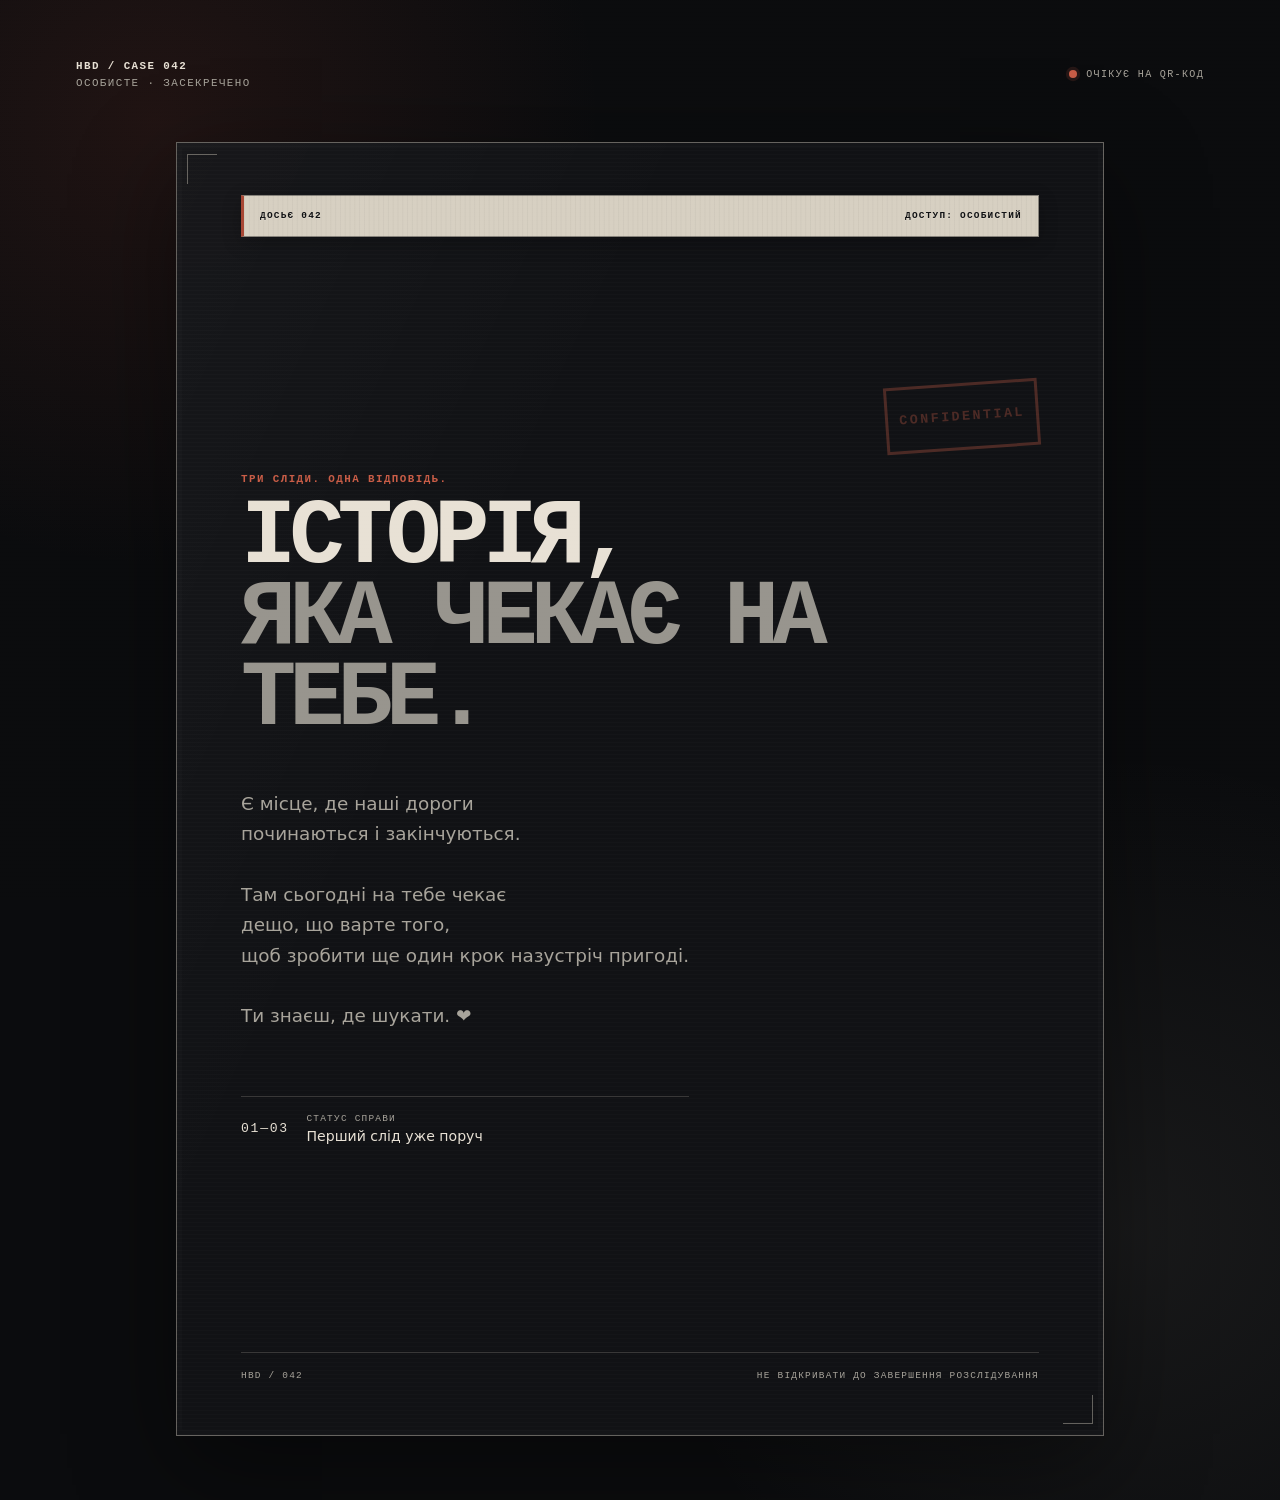
==== index.html @ 26a8a088 "Introduce initial setup for detective quest (#042)" ====
<!DOCTYPE html>
<html lang="uk">
<head>
  <meta charset="UTF-8">
  <meta name="viewport" content="width=device-width, initial-scale=1">
  <meta name="theme-color" content="#0b0c0e">
  <meta name="description" content="Вступна сторінка особистого детективного квесту.">
  <title>Справа №042</title>
  <link rel="stylesheet" href="style.css">
</head>
<body>
  <a class="skip-link" href="#main-content">Перейти до вмісту</a>

  <main class="case-page" id="main-content">
    <header class="topbar">
      <div class="identity">
        <p class="identity__series">HBD / CASE 042</p>
        <p class="identity__classification">Особисте · Засекречено</p>
      </div>
      <div class="topbar__status">
        <span class="status-light" aria-hidden="true"></span>
        Очікує на QR-код
      </div>
    </header>

    <article class="case-file case-file--cover">
      <div class="case-file__meta">
        <span>Досьє 042</span>
        <span>Доступ: особистий</span>
      </div>

      <div class="cover-content">
        <p class="eyebrow">Три сліди. Одна відповідь.</p>
        <h1>Історія,<br><em>яка чекає на тебе.</em></h1>
        <p class="cover-lead">Є місце, де наші дороги<br>починаються і закінчуються.<br><br>Там сьогодні на тебе чекає<br>дещо, що варте того,<br>щоб зробити ще один крок назустріч пригоді.<br><br>Ти знаєш, де шукати. ❤️</p>

        <div class="cover-status">
          <span class="cover-status__index">01—03</span>
          <div>
            <span>Статус справи</span>
            <strong>Перший слід уже поруч</strong>
          </div>
        </div>
      </div>

      <div class="stamp stamp--large" aria-hidden="true">Confidential</div>

      <footer class="case-file__footer">
        <span>HBD / 042</span>
        <span>Не відкривати до завершення розслідування</span>
      </footer>
    </article>
  </main>
</body>
</html>
---- style.css ----
:root {
  color-scheme: dark;
  --background: #0b0c0e;
  --background-soft: #111316;
  --paper: #d7d0c2;
  --paper-muted: #98958e;
  --ink: #111214;
  --text: #e8e1d5;
  --muted: #a8a49b;
  --line: rgba(215, 208, 194, 0.2);
  --line-strong: rgba(215, 208, 194, 0.42);
  --accent: #a84735;
  --accent-bright: #c95d47;
  --success: #8d9c73;
  --error: #df735d;
  --display: "Courier New", "Liberation Mono", ui-monospace, monospace;
  --body: Inter, ui-sans-serif, system-ui, -apple-system, BlinkMacSystemFont, "Segoe UI", sans-serif;
}

* {
  box-sizing: border-box;
}

html {
  min-width: 320px;
  background: var(--background);
}

body {
  min-width: 320px;
  min-height: 100vh;
  min-height: 100svh;
  margin: 0;
  color: var(--text);
  font-family: var(--body);
  background:
    radial-gradient(circle at 12% 8%, rgba(168, 71, 53, 0.14), transparent 28rem),
    radial-gradient(circle at 88% 82%, rgba(215, 208, 194, 0.07), transparent 30rem),
    var(--background);
}

body::before {
  position: fixed;
  z-index: 10;
  inset: 0;
  pointer-events: none;
  content: "";
  opacity: 0.18;
  background: repeating-linear-gradient(
    0deg,
    transparent 0,
    transparent 3px,
    rgba(255, 255, 255, 0.025) 4px
  );
}

[hidden] {
  display: none !important;
}

button,
input {
  font: inherit;
}

.skip-link {
  position: fixed;
  z-index: 100;
  top: 0.75rem;
  left: 0.75rem;
  padding: 0.75rem 1rem;
  color: var(--ink);
  font-family: var(--display);
  font-size: 0.75rem;
  font-weight: 700;
  letter-spacing: 0.08em;
  text-decoration: none;
  text-transform: uppercase;
  background: var(--paper);
  transform: translateY(-160%);
}

.skip-link:focus {
  transform: translateY(0);
}

.case-page {
  width: min(100% - 2rem, 72rem);
  margin-inline: auto;
  padding-block: clamp(1rem, 3vw, 2.5rem) clamp(2rem, 5vw, 4rem);
}

.topbar {
  display: flex;
  align-items: center;
  justify-content: space-between;
  min-height: 4.5rem;
  margin-bottom: clamp(1rem, 3vw, 2rem);
  padding-inline: clamp(0.25rem, 1vw, 0.75rem);
  font-family: var(--display);
  text-transform: uppercase;
}

.identity__series,
.identity__classification,
.topbar__status,
.eyebrow,
.case-file__meta,
.case-file__footer,
.location-card span,
.section-label,
.answer-label,
.input-hint,
.digit-card span,
.next-clue > span,
.cover-status span {
  letter-spacing: 0.13em;
  text-transform: uppercase;
}

.identity__series,
.identity__classification {
  margin: 0;
  font-size: 0.68rem;
}

.identity__series {
  color: var(--text);
  font-weight: 700;
}

.identity__classification {
  margin-top: 0.3rem;
  color: var(--muted);
}

.topbar__status {
  display: flex;
  align-items: center;
  gap: 0.55rem;
  color: var(--muted);
  font-size: 0.63rem;
}

.status-light {
  width: 0.5rem;
  height: 0.5rem;
  border-radius: 50%;
  background: var(--accent-bright);
  box-shadow: 0 0 0 0.2rem rgba(201, 93, 71, 0.14);
}

.stage-list {
  display: flex;
  gap: 0.4rem;
  margin: 0;
  padding: 0;
  list-style: none;
}

.stage-list li {
  display: grid;
  width: 2.15rem;
  height: 2.15rem;
  place-items: center;
  border: 1px solid var(--line);
  color: #65645f;
  font-size: 0.66rem;
  transition: border-color 180ms ease, color 180ms ease, background-color 180ms ease;
}

.stage-list a {
  display: grid;
  width: 100%;
  height: 100%;
  place-items: center;
  color: inherit;
  text-decoration: none;
}

.stage-list a:hover {
  background: rgba(215, 208, 194, 0.08);
}

.stage-list a:focus-visible {
  outline: 2px solid var(--accent-bright);
  outline-offset: 2px;
}

.stage-list li.is-visited {
  border-color: rgba(201, 93, 71, 0.72);
  color: var(--accent-bright);
  background: rgba(168, 71, 53, 0.1);
}

.stage-list li.is-complete {
  border-color: rgba(141, 156, 115, 0.72);
  color: var(--success);
  background: rgba(141, 156, 115, 0.08);
}

.stage-list li.is-active {
  box-shadow: inset 0 0 0 1px currentColor;
}

.case-file {
  position: relative;
  isolation: isolate;
  width: min(100%, 53rem);
  margin-inline: auto;
  padding: clamp(1.35rem, 5vw, 4.25rem);
  overflow: hidden;
  border: 1px solid var(--line-strong);
  background:
    linear-gradient(115deg, rgba(255, 255, 255, 0.025), transparent 35%),
    repeating-linear-gradient(
      0deg,
      rgba(255, 255, 255, 0.012) 0,
      rgba(255, 255, 255, 0.012) 1px,
      transparent 1px,
      transparent 4px
    ),
    rgba(17, 19, 22, 0.94);
  box-shadow:
    0 2rem 6rem rgba(0, 0, 0, 0.42),
    inset 0 0 0 0.35rem rgba(255, 255, 255, 0.012);
}

.case-file::before,
.case-file::after {
  position: absolute;
  z-index: 2;
  width: 1.8rem;
  height: 1.8rem;
  pointer-events: none;
  content: "";
}

.case-file::before {
  top: 0.65rem;
  left: 0.65rem;
  border-top: 1px solid var(--line-strong);
  border-left: 1px solid var(--line-strong);
}

.case-file::after {
  right: 0.65rem;
  bottom: 0.65rem;
  border-right: 1px solid var(--line-strong);
  border-bottom: 1px solid var(--line-strong);
}

.case-file__meta,
.case-file__footer {
  display: flex;
  align-items: center;
  justify-content: space-between;
  gap: 1rem;
  color: var(--muted);
  font-family: var(--display);
  font-size: 0.59rem;
  line-height: 1.5;
}

.case-file__meta {
  margin-bottom: clamp(3.25rem, 9vw, 6.75rem);
  padding: 0.8rem 1rem;
  border: 1px solid rgba(17, 18, 20, 0.4);
  border-left: 3px solid var(--accent);
  color: var(--ink);
  background:
    linear-gradient(90deg, rgba(17, 18, 20, 0.035) 1px, transparent 1px),
    var(--paper);
  background-size: 0.3rem 100%;
  box-shadow: 0 0.35rem 1.2rem rgba(0, 0, 0, 0.22);
  font-weight: 600;
  text-shadow: 0 1px rgba(255, 255, 255, 0.18);
}

.case-file__authorization {
  display: inline-flex;
  align-items: center;
  flex-wrap: wrap;
  justify-content: flex-end;
  gap: 0.28rem;
}

.redacted-name {
  display: inline-flex;
  align-items: center;
  flex: 0 0 auto;
  gap: 0.12rem;
}

.redacted-name__initial {
  color: var(--ink);
  font-weight: 700;
  text-shadow: none;
}

.redaction {
  position: relative;
  z-index: 1;
  display: inline-block;
  flex: 0 0 auto;
  height: 1.5em;
  margin-block: -0.32em;
  margin-inline: -0.04rem;
  background: #080808;
  box-shadow:
    inset 0 0 0 1px rgba(255, 255, 255, 0.08),
    0 0 0 0.04rem #080808;
  clip-path: polygon(0 16%, 100% 2%, 98% 85%, 1% 100%);
}

.redaction--first {
  width: 2.7rem;
}

.redaction--middle {
  width: 2.15rem;
}

.redaction--last {
  width: 3.1rem;
}

.case-heading {
  position: relative;
  margin-bottom: clamp(2.6rem, 7vw, 4.5rem);
}

.eyebrow {
  margin: 0 0 0.8rem;
  color: var(--accent-bright);
  font-family: var(--display);
  font-size: 0.68rem;
  font-weight: 700;
}

h1,
h2,
p {
  overflow-wrap: break-word;
}

h1 {
  max-width: 12ch;
  margin: 0;
  font-family: var(--display);
  font-size: clamp(2.55rem, 9vw, 5.75rem);
  font-weight: 700;
  letter-spacing: -0.075em;
  line-height: 0.88;
  text-transform: uppercase;
}

h1 em {
  color: var(--paper-muted);
  font-style: normal;
}

.location-card {
  display: grid;
  gap: 0.35rem;
  width: min(100%, 24rem);
  margin-top: clamp(1.8rem, 5vw, 3rem);
  padding: 0.9rem 0 0 1rem;
  border-left: 2px solid var(--accent);
}

.location-card span,
.digit-card span,
.next-clue > span,
.cover-status span {
  color: var(--muted);
  font-family: var(--display);
  font-size: 0.59rem;
}

.location-card strong {
  font-size: 0.88rem;
  font-weight: 500;
  line-height: 1.4;
}

.location-card--classified strong {
  display: inline-flex;
  width: fit-content;
  padding: 0.35rem 0.55rem;
  border: 1px solid rgba(201, 93, 71, 0.62);
  color: var(--accent-bright);
  font-family: var(--display);
  font-size: 0.62rem;
  font-weight: 700;
  letter-spacing: 0.14em;
  text-transform: uppercase;
  background: rgba(168, 71, 53, 0.1);
}

.evidence {
  margin-block: clamp(2.5rem, 7vw, 4.5rem);
  padding-block: clamp(1.75rem, 5vw, 3rem);
  border-block: 1px solid var(--line);
}

.section-label {
  display: flex;
  align-items: center;
  gap: 0.75rem;
  margin-bottom: 1.5rem;
  color: var(--muted);
  font-family: var(--display);
  font-size: 0.61rem;
}

.section-label span {
  display: grid;
  width: 1.7rem;
  height: 1.7rem;
  place-items: center;
  border: 1px solid var(--line-strong);
  color: var(--text);
}

.section-label h2 {
  margin: 0;
  font: inherit;
}

.riddle {
  margin: 0;
  color: var(--paper);
  font-family: var(--display);
  font-size: clamp(1.05rem, 3.2vw, 1.45rem);
  font-weight: 700;
  line-height: 1.65;
}

.answer-form {
  position: relative;
  padding: clamp(1.25rem, 4vw, 2rem);
  border: 1px solid var(--line);
  background: rgba(5, 6, 7, 0.35);
}

.answer-label {
  display: block;
  margin-bottom: 0.8rem;
  color: var(--text);
  font-family: var(--display);
  font-size: 0.67rem;
  font-weight: 700;
}

.answer-controls {
  display: grid;
  grid-template-columns: minmax(0, 1fr) auto;
}

.answer-controls input {
  min-width: 0;
  min-height: 3.4rem;
  padding: 0.85rem 1rem;
  border: 1px solid var(--line-strong);
  border-right: 0;
  border-radius: 0;
  outline: 0;
  color: var(--text);
  background: var(--background);
  caret-color: var(--accent-bright);
}

.answer-controls input::placeholder {
  color: #6f6e69;
}

.answer-controls input:focus {
  border-color: var(--paper);
  box-shadow: inset 0 -2px 0 var(--accent);
}

.answer-controls input[aria-invalid="true"] {
  border-color: var(--error);
}

.answer-controls input:disabled {
  color: var(--muted);
  opacity: 0.65;
}

.answer-controls button {
  min-height: 3.4rem;
  padding: 0.85rem clamp(1rem, 3vw, 1.5rem);
  border: 1px solid var(--paper);
  border-radius: 0;
  color: var(--ink);
  font-family: var(--display);
  font-size: 0.67rem;
  font-weight: 700;
  letter-spacing: 0.08em;
  text-transform: uppercase;
  background: var(--paper);
  cursor: pointer;
  transition: color 160ms ease, background-color 160ms ease;
}

.answer-controls button span {
  display: inline-block;
  margin-left: 0.4rem;
  transition: transform 160ms ease;
}

.answer-controls button:hover:not(:disabled) {
  color: var(--text);
  background: transparent;
}

.answer-controls button:hover:not(:disabled) span {
  transform: translateX(0.2rem);
}

.answer-controls button:focus-visible {
  outline: 2px solid var(--accent-bright);
  outline-offset: 3px;
}

.answer-controls button:disabled {
  cursor: default;
  opacity: 0.58;
}

.input-hint {
  margin: 0.7rem 0 0;
  color: #77756f;
  font-family: var(--display);
  font-size: 0.55rem;
}

.feedback {
  margin: 1rem 0 0;
  padding: 0.75rem 0.9rem;
  font-family: var(--display);
  font-size: 0.68rem;
}

.feedback--error {
  border-left: 2px solid var(--error);
  color: #f0a292;
  background: rgba(168, 71, 53, 0.1);
}

.feedback--warning {
  border-left: 2px solid #c29b56;
  color: #e3c38b;
  background: rgba(194, 155, 86, 0.09);
}

.result {
  position: relative;
  margin-top: 1.5rem;
  padding: clamp(1.35rem, 4vw, 2.25rem);
  border: 1px solid rgba(141, 156, 115, 0.58);
  outline: 0;
  background:
    linear-gradient(120deg, rgba(141, 156, 115, 0.11), transparent 55%),
    rgba(10, 12, 10, 0.74);
  animation: reveal-result 420ms cubic-bezier(0.2, 0.7, 0.2, 1) both;
}

.result:focus-visible {
  outline: 2px solid var(--success);
  outline-offset: 3px;
}

.result__header {
  display: flex;
  align-items: flex-start;
  justify-content: space-between;
  gap: 1rem;
  margin-bottom: 1.5rem;
}

.result__header .eyebrow {
  margin-bottom: 0.35rem;
  color: var(--success);
}

.result h2 {
  margin: 0;
  font-family: var(--display);
  font-size: clamp(1.55rem, 5vw, 2.4rem);
  letter-spacing: -0.05em;
  text-transform: uppercase;
}

.stamp {
  display: inline-grid;
  min-height: 2.5rem;
  padding: 0.45rem 0.7rem;
  place-items: center;
  border: 2px solid currentColor;
  color: var(--accent-bright);
  font-family: var(--display);
  font-size: 0.64rem;
  font-weight: 700;
  letter-spacing: 0.18em;
  line-height: 1;
  text-transform: uppercase;
  transform: rotate(-4deg);
  opacity: 0.78;
}

.stamp--large {
  position: absolute;
  top: clamp(8.5rem, 28vw, 15rem);
  right: clamp(1.5rem, 7vw, 4rem);
  min-width: 9.5rem;
  min-height: 4.2rem;
  border-width: 3px;
  font-size: 0.84rem;
  opacity: 0.32;
}

.stamp--solved {
  flex: 0 0 auto;
  color: var(--success);
  transform: rotate(3deg);
  opacity: 0.82;
}

.digit-card {
  display: flex;
  align-items: center;
  justify-content: space-between;
  gap: 1rem;
  padding-block: 1.1rem;
  border-block: 1px solid rgba(141, 156, 115, 0.28);
}

.digit-card strong {
  color: var(--paper);
  font-family: var(--display);
  font-size: clamp(3.2rem, 12vw, 5.5rem);
  line-height: 0.8;
  text-shadow: 0.05em 0.05em 0 rgba(168, 71, 53, 0.45);
}

.next-clue {
  margin-top: 1.25rem;
  padding-left: 1rem;
  border-left: 2px solid var(--success);
}

.next-clue p {
  margin: 0.35rem 0 0;
  color: var(--text);
  font-size: clamp(0.95rem, 3vw, 1.08rem);
  line-height: 1.55;
}

.next-clue--final {
  border-left-color: var(--accent-bright);
}

.case-file__footer {
  margin-top: clamp(3rem, 8vw, 5rem);
  padding-top: 1rem;
  border-top: 1px solid var(--line);
}

.case-file__footer span:last-child {
  text-align: right;
}

.case-file--cover {
  min-height: min(47rem, calc(100svh - 8rem));
  display: flex;
  flex-direction: column;
  width: min(100%, 58rem);
  padding-block: clamp(1.5rem, 5vw, 3.25rem);
}

.cover-content {
  display: flex;
  flex: 1;
  flex-direction: column;
  justify-content: center;
  padding-block: clamp(4rem, 11vw, 8rem);
}

.cover-content h1 {
  max-width: 14ch;
}

.cover-lead {
  max-width: 35rem;
  margin: clamp(1.8rem, 5vw, 3rem) 0 0;
  color: var(--muted);
  font-size: clamp(1rem, 2.5vw, 1.15rem);
  line-height: 1.65;
}

.cover-status {
  display: flex;
  align-items: center;
  gap: 1.1rem;
  width: min(100%, 28rem);
  margin-top: clamp(2.2rem, 6vw, 4rem);
  padding-top: 1rem;
  border-top: 1px solid var(--line);
}

.cover-status__index {
  flex: 0 0 auto;
  color: var(--text) !important;
  font-size: 0.82rem !important;
}

.cover-status div {
  display: grid;
  gap: 0.25rem;
}

.cover-status strong {
  font-size: 0.88rem;
  font-weight: 500;
}

.denied-file {
  display: flex;
  min-height: min(47rem, calc(100svh - 8rem));
  flex-direction: column;
  width: min(100%, 58rem);
  border-color: rgba(223, 115, 93, 0.45);
}

.denied-content {
  display: flex;
  flex: 1;
  flex-direction: column;
  justify-content: center;
  padding-block: clamp(4rem, 11vw, 8rem);
}

.denied-content h1 {
  max-width: 11ch;
}

.denied-message {
  max-width: 36rem;
  margin: clamp(1.8rem, 5vw, 3rem) 0 0;
  color: var(--muted);
  font-size: clamp(1rem, 2.5vw, 1.15rem);
  line-height: 1.65;
}

.denied-status {
  display: grid;
  gap: 0.35rem;
  width: min(100%, 30rem);
  margin-top: clamp(2.2rem, 6vw, 4rem);
  padding-block: 1rem;
  border-block: 1px solid var(--line);
}

.denied-status span,
.denied-action,
.noscript-warning {
  font-family: var(--display);
  font-size: 0.63rem;
  font-weight: 700;
  letter-spacing: 0.12em;
  text-transform: uppercase;
}

.denied-status span {
  color: var(--muted);
}

.denied-status strong {
  color: var(--error);
  font-family: var(--display);
  font-size: 0.75rem;
}

.denied-action {
  display: inline-flex;
  align-items: center;
  align-self: flex-start;
  min-height: 3.4rem;
  margin-top: 1.5rem;
  padding: 0.85rem 1.15rem;
  border: 1px solid var(--paper);
  color: var(--ink);
  text-decoration: none;
  background: var(--paper);
  transition: color 160ms ease, background-color 160ms ease;
}

.denied-action span {
  display: inline-block;
  margin-left: 0.5rem;
  transition: transform 160ms ease;
}

.denied-action:hover {
  color: var(--text);
  background: transparent;
}

.denied-action:hover span {
  transform: translateX(0.2rem);
}

.denied-action:focus-visible {
  outline: 2px solid var(--accent-bright);
  outline-offset: 3px;
}

.status-light--blocked {
  background: var(--error);
  box-shadow: 0 0 0 0.2rem rgba(223, 115, 93, 0.14);
}

.stamp--blocked {
  color: var(--error);
  opacity: 0.25;
}

.noscript-warning {
  position: fixed;
  z-index: 200;
  right: 1rem;
  bottom: 1rem;
  left: 1rem;
  padding: 1rem;
  border: 1px solid var(--error);
  color: var(--text);
  text-align: center;
  background: var(--ink);
}

@keyframes reveal-result {
  from {
    opacity: 0;
    transform: translateY(0.75rem);
  }

  to {
    opacity: 1;
    transform: translateY(0);
  }
}

@media (max-width: 38rem) {
  .case-page {
    width: min(100% - 1rem, 72rem);
  }

  .topbar {
    align-items: flex-start;
  }

  .identity__classification {
    max-width: 11rem;
  }

  .topbar__status {
    max-width: 7rem;
    justify-content: flex-end;
    text-align: right;
  }

  .case-file {
    padding: 1.5rem 1.15rem;
  }

  .denied-action {
    width: 100%;
    justify-content: center;
  }

  .case-file__meta,
  .case-file__footer {
    align-items: flex-start;
    flex-direction: column;
    gap: 0.35rem;
  }

  .case-file__footer span:last-child {
    text-align: left;
  }

  .case-file__authorization {
    justify-content: flex-start;
  }

  .case-heading {
    padding-top: 1rem;
  }

  .answer-form {
    margin-inline: -0.35rem;
    padding: 1.1rem 0.85rem;
  }

  .answer-controls {
    grid-template-columns: 1fr;
  }

  .answer-controls input {
    border-right: 1px solid var(--line-strong);
    border-bottom: 0;
  }

  .answer-controls button {
    width: 100%;
  }

  .digit-card {
    align-items: flex-start;
    flex-direction: column-reverse;
  }

  .digit-card strong {
    font-size: 4.25rem;
  }

  .result__header {
    align-items: center;
  }

  .stamp--large {
    right: 1.5rem;
  }
}

@media (prefers-reduced-motion: reduce) {
  *,
  *::before,
  *::after {
    scroll-behavior: auto !important;
    transition-duration: 0.01ms !important;
    animation-duration: 0.01ms !important;
    animation-iteration-count: 1 !important;
  }
}

@media print {
  :root {
    color-scheme: light;
    --text: #161616;
    --muted: #555;
    --paper: #111;
    --line: #bbb;
    --line-strong: #777;
    --accent: #8f2d20;
  }

  body {
    color: var(--text);
    background: white;
  }

  body::before,
  .skip-link,
  .topbar,
  .answer-form,
  .case-file__footer,
  .stamp {
    display: none !important;
  }

  .case-page {
    width: 100%;
    padding: 0;
  }

  .case-file {
    width: 100%;
    min-height: 0;
    padding: 1.5rem;
    color: var(--text);
    background: white;
    box-shadow: none;
  }

  .case-file__meta {
    color: var(--muted);
  }

  .location-card strong,
  .riddle {
    color: #111;
  }
}
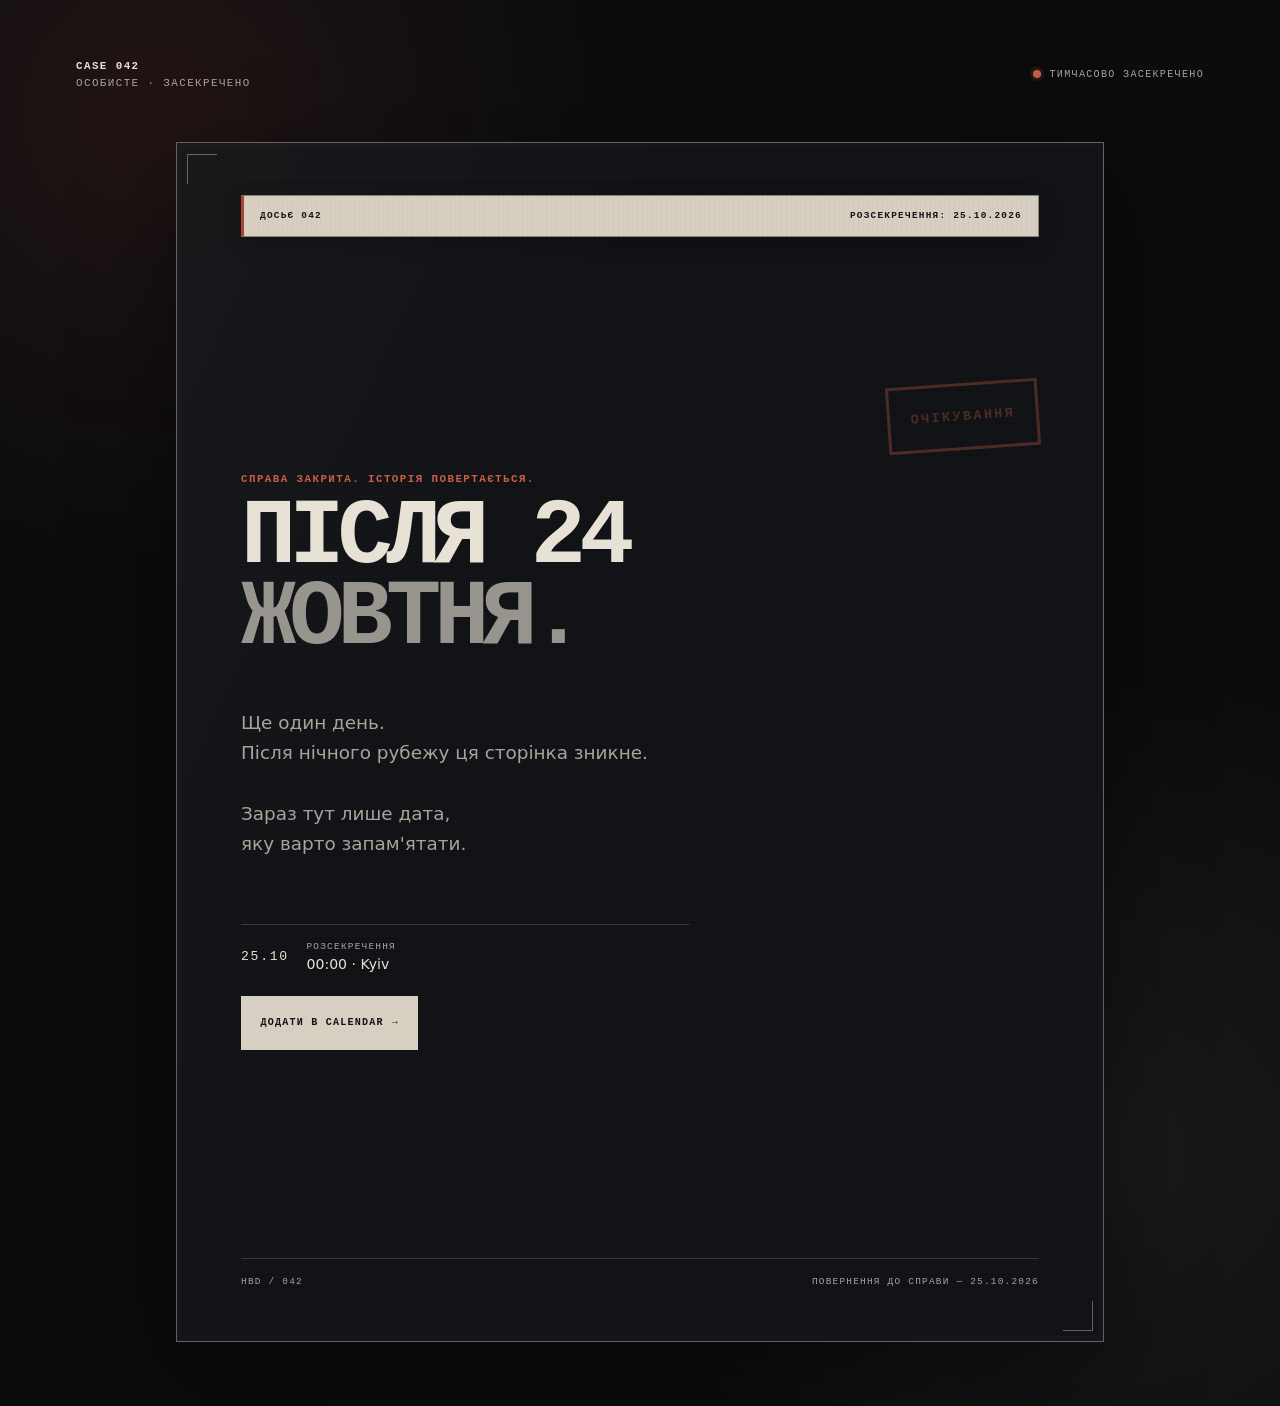
==== commit c1f465fc: "Refine quest navigation, enhance URL handling, and improve reveal behavior (#042)" ====
--- a/index.html
+++ b/index.html
@@ -4,8 +4,8 @@
   <meta charset="UTF-8">
   <meta name="viewport" content="width=device-width, initial-scale=1">
   <meta name="theme-color" content="#0b0c0e">
-  <meta name="description" content="Вступна сторінка особистого детективного квесту.">
-  <title>Справа №042</title>
+  <meta name="description" content="Тимчасове засекречення справи №042.">
+  <title>Справа №042 — тимчасове засекречення</title>
   <link rel="stylesheet" href="style.css">
 </head>
 <body>
@@ -14,42 +14,51 @@
   <main class="case-page" id="main-content">
     <header class="topbar">
       <div class="identity">
-        <p class="identity__series">HBD / CASE 042</p>
+        <p class="identity__series">CASE 042</p>
         <p class="identity__classification">Особисте · Засекречено</p>
       </div>
       <div class="topbar__status">
         <span class="status-light" aria-hidden="true"></span>
-        Очікує на QR-код
+        Тимчасово засекречено
       </div>
     </header>
 
     <article class="case-file case-file--cover">
       <div class="case-file__meta">
         <span>Досьє 042</span>
-        <span>Доступ: особистий</span>
+        <span>Розсекречення: 25.10.2026</span>
       </div>
 
       <div class="cover-content">
-        <p class="eyebrow">Три сліди. Одна відповідь.</p>
-        <h1>Історія,<br><em>яка чекає на тебе.</em></h1>
-        <p class="cover-lead">Є місце, де наші дороги<br>починаються і закінчуються.<br><br>Там сьогодні на тебе чекає<br>дещо, що варте того,<br>щоб зробити ще один крок назустріч пригоді.<br><br>Ти знаєш, де шукати. ❤️</p>
+        <p class="eyebrow">Справа закрита. Історія повертається.</p>
+        <h1>Після 24<br><em>жовтня.</em></h1>
+        <p class="cover-lead">Ще один день.<br>Після нічного рубежу ця сторінка зникне.<br><br>Зараз тут лише дата,<br>яку варто запам'ятати.</p>
 
         <div class="cover-status">
-          <span class="cover-status__index">01—03</span>
+          <span class="cover-status__index">25.10</span>
           <div>
-            <span>Статус справи</span>
-            <strong>Перший слід уже поруч</strong>
+            <span>Розсекречення</span>
+            <strong>00:00 · Kyiv</strong>
           </div>
         </div>
+
+        <a class="calendar-action" href="reveal.ics" download>
+          Додати в Calendar <span aria-hidden="true">→</span>
+        </a>
       </div>
 
-      <div class="stamp stamp--large" aria-hidden="true">Confidential</div>
+      <div class="stamp stamp--large" aria-hidden="true">Очікування</div>
 
       <footer class="case-file__footer">
         <span>HBD / 042</span>
-        <span>Не відкривати до завершення розслідування</span>
+        <span>Повернення до справи — 25.10.2026</span>
       </footer>
     </article>
   </main>
+
+  <noscript>
+    <p class="noscript-warning">Для автоматичного повернення до справи потрібен JavaScript.</p>
+  </noscript>
+  <script src="reveal.js" defer></script>
 </body>
 </html>
--- a/style.css
+++ b/style.css
@@ -766,6 +766,7 @@
 
 .denied-status span,
 .denied-action,
+.calendar-action,
 .noscript-warning {
   font-family: var(--display);
   font-size: 0.63rem;
@@ -784,7 +785,8 @@
   font-size: 0.75rem;
 }
 
-.denied-action {
+.denied-action,
+.calendar-action {
   display: inline-flex;
   align-items: center;
   align-self: flex-start;
@@ -798,22 +800,26 @@
   transition: color 160ms ease, background-color 160ms ease;
 }
 
-.denied-action span {
+.denied-action span,
+.calendar-action span {
   display: inline-block;
   margin-left: 0.5rem;
   transition: transform 160ms ease;
 }
 
-.denied-action:hover {
+.denied-action:hover,
+.calendar-action:hover {
   color: var(--text);
   background: transparent;
 }
 
-.denied-action:hover span {
+.denied-action:hover span,
+.calendar-action:hover span {
   transform: translateX(0.2rem);
 }
 
-.denied-action:focus-visible {
+.denied-action:focus-visible,
+.calendar-action:focus-visible {
   outline: 2px solid var(--accent-bright);
   outline-offset: 3px;
 }
@@ -876,7 +882,8 @@
     padding: 1.5rem 1.15rem;
   }
 
-  .denied-action {
+  .denied-action,
+  .calendar-action {
     width: 100%;
     justify-content: center;
   }
